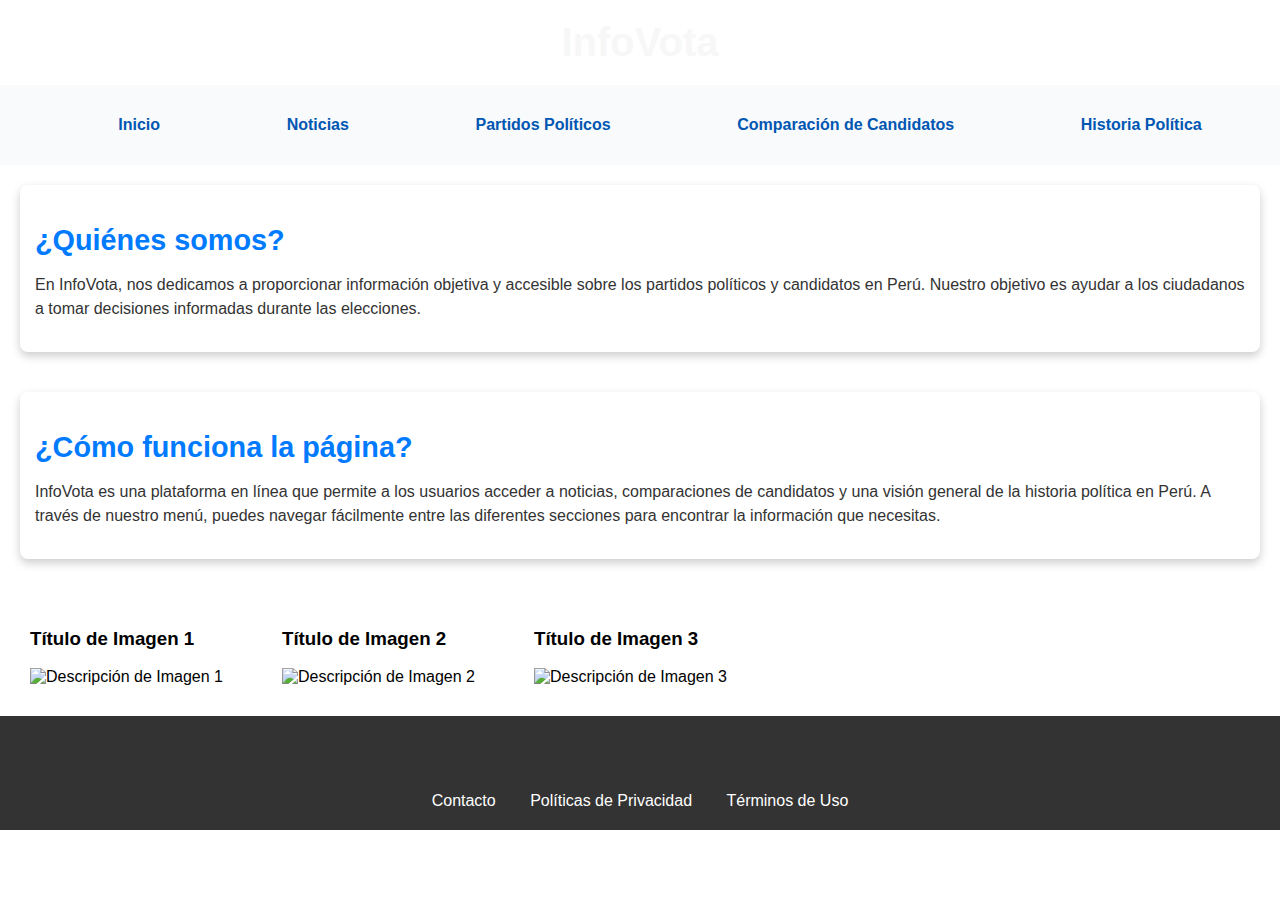
==== index.html @ 92247cd2 "Cambios Gnerales" ====
<!DOCTYPE html>
<html lang="es">
<head>
    <meta charset="UTF-8">
    <meta name="viewport" content="width=device-width, initial-scale=1.0">
    <link rel="stylesheet" href="styles.css">
    <title>InfoVota</title>
</head>
<body>
    <h1 class="title">InfoVota</h1>
    <nav class="navbar">
        <ul class="navbar-nav">
            <li class="nav-item"><a href="#inicio" class="nav-link">Inicio</a></li>
            <li class="nav-item"><a href="#noticias" class="nav-link">Noticias</a></li>
            <li class="nav-item"><a href="#partidos" class="nav-link">Partidos Políticos</a></li>
            <li class="nav-item"><a href="#comparacion" class="nav-link">Comparación de Candidatos</a></li>
            <li class="nav-item"><a href="#historia" class="nav-link">Historia Política</a></li>
        </ul>
    </nav>
    
    <main>
        <section id="quienes-somos" class="info-section">
            <div class="card">
                <h2>¿Quiénes somos?</h2>
                <p>En InfoVota, nos dedicamos a proporcionar información objetiva y accesible sobre los partidos políticos y candidatos en Perú. Nuestro objetivo es ayudar a los ciudadanos a tomar decisiones informadas durante las elecciones.</p>
            </div>
        </section>
    
        <section id="como-funciona" class="info-section">
            <div class="card">
                <h2>¿Cómo funciona la página?</h2>
                <p>InfoVota es una plataforma en línea que permite a los usuarios acceder a noticias, comparaciones de candidatos y una visión general de la historia política en Perú. A través de nuestro menú, puedes navegar fácilmente entre las diferentes secciones para encontrar la información que necesitas.</p>
            </div>
        </section>

        <section id="galeria" class="grid">
            <div class="grid-item">
                <h3>Título de Imagen 1</h3>
                <img src="imagen1.jpg" alt="Descripción de Imagen 1">
            </div>
            <div class="grid-item">
                <h3>Título de Imagen 2</h3>
                <img src="imagen2.jpg" alt="Descripción de Imagen 2">
            </div>
            <div class="grid-item">
                <h3>Título de Imagen 3</h3>
                <img src="imagen3.jpg" alt="Descripción de Imagen 3">
            </div>
            <!-- Más elementos de cuadrícula según sea necesario -->
        </section>
    </main>
    
    <footer class="footer">
        <div class="footer-content">
            <p>© 2024 InfoVota. Todos los derechos reservados.</p>
            <div class="footer-links">
                <a href="#contacto">Contacto</a>
                <a href="#politicas">Políticas de Privacidad</a>
                <a href="#terminos">Términos de Uso</a>
            </div>
        </div>
    </footer>
</body>
</html>
---- styles.css ----
body {
    margin: 0;
    font-family: Arial, sans-serif;
    background-image: url('https://webadminportal.ucv.edu.pe/uploads/images/noticias/2024/Per%C3%BA-conquista-el-mundo-1118.webp'); /* Cambia esta ruta a la ubicación de tu imagen */
    background-size: cover;
    background-position: center;
    background-repeat: no-repeat;
}

.title {
    text-align: center;
    font-size: 2.5rem;
    color: #f7f7f7;
    animation: fadeIn 2s;
    margin: 20px 0;
}

/* Definición de la animación */
@keyframes fadeIn {
    from {
        opacity: 0;
        transform: translateY(-20px);
    }
    to {
        opacity: 1;
        transform: translateY(0);
    }
}

.navbar {
    background-color: rgba(248, 249, 250, 0.8);
    padding: 15px;
}

.navbar-nav {
    list-style: none;
    display: flex;
    justify-content: space-around;
}

.nav-item {
    margin: 0;
}

.nav-link {
    text-decoration: none;
    color: #0056b3; /* Color del texto de las etiquetas */
    font-weight: bold;
}

.nav-link:hover {
    color: #003d80; /* Color al pasar el mouse sobre el enlace */
}

.footer {
    background-color: rgba(0, 0, 0, 0.8); /* Fondo negro con opacidad */
    color: #ffffff; /* Texto blanco */
    padding: 20px;
    text-align: center;
}

.footer-content {
    margin: 0;
}

.footer-links {
    margin-top: 10px;
}

.footer-links a {
    text-decoration: none;
    color: white; /* Color de los enlaces del footer */
    margin: 0 15px;
}

.footer-links a:hover {
    text-decoration: underline;
    color: #f5f5f5;
}

main {
    padding: 20px;
    background-color: rgba(255, 255, 255, 0.8); /* Fondo blanco con opacidad */
}

.info-section {
    margin-bottom: 40px;
}

.card {
    background-color: #ffffff; /* Fondo blanco para las tarjetas */
    border-radius: 8px; /* Bordes redondeados */
    padding: 15px; /* Espaciado interno */
    box-shadow: 0 4px 10px rgba(0, 0, 0, 0.2); /* Sombra para efecto de profundidad */
}

h2 {
    color: #007bff; /* Color de los títulos */
    font-size: 1.8rem; /* Tamaño de fuente para los títulos de las tarjetas */
    margin-bottom: 10px; /* Espaciado inferior del título */
}

p {
    font-size: 1rem;
    line-height: 1.5;
    color: #333333;
}

/* Estilos para la cuadrícula */
.grid {
    display: grid;
    grid-template-columns: repeat(auto-fill, minmax(200px, 1fr));
    gap: 20px; /* Espacio entre los elementos */
}

.grid-item {
    background-color: rgba(255, 255, 255, 0.9);
    padding: 10px;
    border-radius: 5px;
}
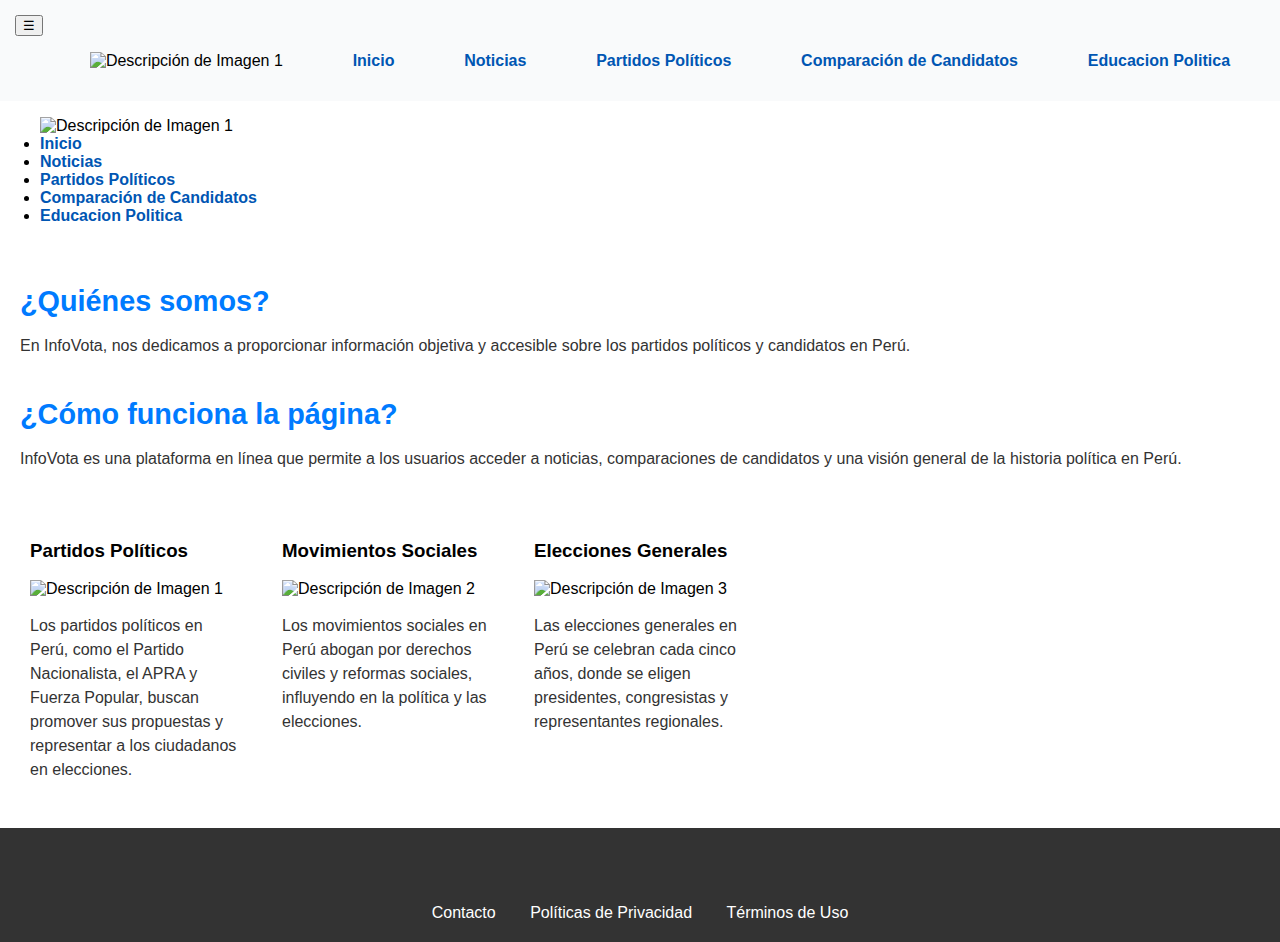
==== commit 2edb529d: "cambios" ====
--- a/index.html
+++ b/index.html
@@ -5,48 +5,73 @@
     <meta name="viewport" content="width=device-width, initial-scale=1.0">
     <link rel="stylesheet" href="styles.css">
     <title>InfoVota</title>
+    <link rel="icon" href="https://media.discordapp.net/attachments/1276352746169307172/1291998824214171668/file-oEtgtsc4flndM0e3lriK8c53.png?ex=6702232b&is=6700d1ab&hm=db0ea3d329c1441f342b12924bf2e09419b3dde2b430cf5fa4904e7d4728e539&=&format=webp&quality=lossless&width=614&height=614" type="image/x-icon">
 </head>
 <body>
-    <h1 class="title">InfoVota</h1>
-    <nav class="navbar">
+
+  
+
+    <div class="navbar">
+        <button class="menu-btn" onclick="toggleMenu()">&#9776;</button> <!-- Botón hamburguesa -->
         <ul class="navbar-nav">
-            <li class="nav-item"><a href="#inicio" class="nav-link">Inicio</a></li>
-            <li class="nav-item"><a href="#noticias" class="nav-link">Noticias</a></li>
-            <li class="nav-item"><a href="#partidos" class="nav-link">Partidos Políticos</a></li>
-            <li class="nav-item"><a href="#comparacion" class="nav-link">Comparación de Candidatos</a></li>
-            <li class="nav-item"><a href="#historia" class="nav-link">Historia Política</a></li>
+            <div class="navbar-logo">
+                <img src="https://media.discordapp.net/attachments/1276352746169307172/1291998824214171668/file-oEtgtsc4flndM0e3lriK8c53.png?ex=6702232b&is=6700d1ab&hm=db0ea3d329c1441f342b12924bf2e09419b3dde2b430cf5fa4904e7d4728e539&=&format=webp&quality=lossless&width=614&height=614" alt="Descripción de Imagen 1">
+            </div>
+            
+            <li class="nav-item"><a href="index.html" class="nav-link">Inicio</a></li>
+            <li class="nav-item"><a href="Noticias.html" class="nav-link">Noticias</a></li>
+            <li class="nav-item"><a href="Partidos.html" class="nav-link">Partidos Políticos</a></li>
+            <li class="nav-item"><a href="Comparacion.html" class="nav-link">Comparación de Candidatos</a></li>
+            <li class="nav-item"><a href="Historia.html" class="nav-link">Educacion Politica</a></li>
         </ul>
-    </nav>
+      </div>
     
+    <div id="mobile-menu" class="mobile-menu">
+        <ul>
+            <div class="navbar-logo">
+                <img src="https://media.discordapp.net/attachments/1276352746169307172/1291998445778763839/953040d6-fb6d-48d2-b7ea-68c9a775bbce.png?ex=670222d1&is=6700d151&hm=3be87f4724dc0eb29b50fdc6eae1256f8694a46ebf8fa50118e6e982c1cf39c8&=&format=webp&quality=lossless&width=614&height=614" alt="Descripción de Imagen 1"> <!-- Título o logo -->
+            </div>
+            <li ><a href="index.html" class="nav-link">Inicio</a></li>
+            <li ><a href="Noticias.html" class="nav-link">Noticias</a></li>
+            <li ><a href="Partidos.html" class="nav-link">Partidos Políticos</a></li>
+            <li ><a href="Comparacion.html" class="nav-link">Comparación de Candidatos</a></li>
+            <li ><a href="Historia.html" class="nav-link">Educacion Politica</a></li>
+          
+        </ul>
+    </div>
+
     <main>
-        <section id="quienes-somos" class="info-section">
-            <div class="card">
+        <section id="sobre" class="info-container">
+            <div class="info-section">
                 <h2>¿Quiénes somos?</h2>
-                <p>En InfoVota, nos dedicamos a proporcionar información objetiva y accesible sobre los partidos políticos y candidatos en Perú. Nuestro objetivo es ayudar a los ciudadanos a tomar decisiones informadas durante las elecciones.</p>
+                <p>En InfoVota, nos dedicamos a proporcionar información objetiva y accesible sobre los partidos políticos y candidatos en Perú.</p>
+            </div>
+        
+            <div class="info-section">
+                <h2>¿Cómo funciona la página?</h2>
+                <p>InfoVota es una plataforma en línea que permite a los usuarios acceder a noticias, comparaciones de candidatos y una visión general de la historia política en Perú.</p>
             </div>
         </section>
-    
-        <section id="como-funciona" class="info-section">
-            <div class="card">
-                <h2>¿Cómo funciona la página?</h2>
-                <p>InfoVota es una plataforma en línea que permite a los usuarios acceder a noticias, comparaciones de candidatos y una visión general de la historia política en Perú. A través de nuestro menú, puedes navegar fácilmente entre las diferentes secciones para encontrar la información que necesitas.</p>
-            </div>
-        </section>
-
+        
         <section id="galeria" class="grid">
             <div class="grid-item">
-                <h3>Título de Imagen 1</h3>
-                <img src="imagen1.jpg" alt="Descripción de Imagen 1">
+                <h3>Partidos Políticos</h3>
+                <img src="https://studentsforliberty.org/wp-content/uploads/2020/02/NFS-Blog-Image-12-1.jpg" alt="Descripción de Imagen 1">
+                <p class="info-text">Los partidos políticos en Perú, como el Partido Nacionalista, el APRA y Fuerza Popular, buscan promover sus propuestas y representar a los ciudadanos en elecciones.</p>
             </div>
+            
             <div class="grid-item">
-                <h3>Título de Imagen 2</h3>
-                <img src="imagen2.jpg" alt="Descripción de Imagen 2">
+                <h3>Movimientos Sociales</h3>
+                <img src="https://concepto.de/wp-content/uploads/2023/01/movimientos-sociales.jpg" alt="Descripción de Imagen 2">
+                <p class="info-text">Los movimientos sociales en Perú abogan por derechos civiles y reformas sociales, influyendo en la política y las elecciones.</p>
             </div>
+            
             <div class="grid-item">
-                <h3>Título de Imagen 3</h3>
-                <img src="imagen3.jpg" alt="Descripción de Imagen 3">
+                <h3>Elecciones Generales</h3>
+                <img src="https://www.udep.edu.pe/hoy/wp-content/uploads/sites/49/2020/09/Elecciones-Generales.jpg" alt="Descripción de Imagen 3">
+                <p class="info-text">Las elecciones generales en Perú se celebran cada cinco años, donde se eligen presidentes, congresistas y representantes regionales.</p>
             </div>
-            <!-- Más elementos de cuadrícula según sea necesario -->
+            
         </section>
     </main>
     
@@ -60,5 +85,18 @@
             </div>
         </div>
     </footer>
+
+
+
+    <script>
+        function toggleMenu() {
+          var menu = document.getElementById("mobile-menu");
+          if (menu.style.display === "block") {
+            menu.style.display = "none";
+          } else {
+            menu.style.display = "block";
+          }
+        }
+    </script>
 </body>
 </html>
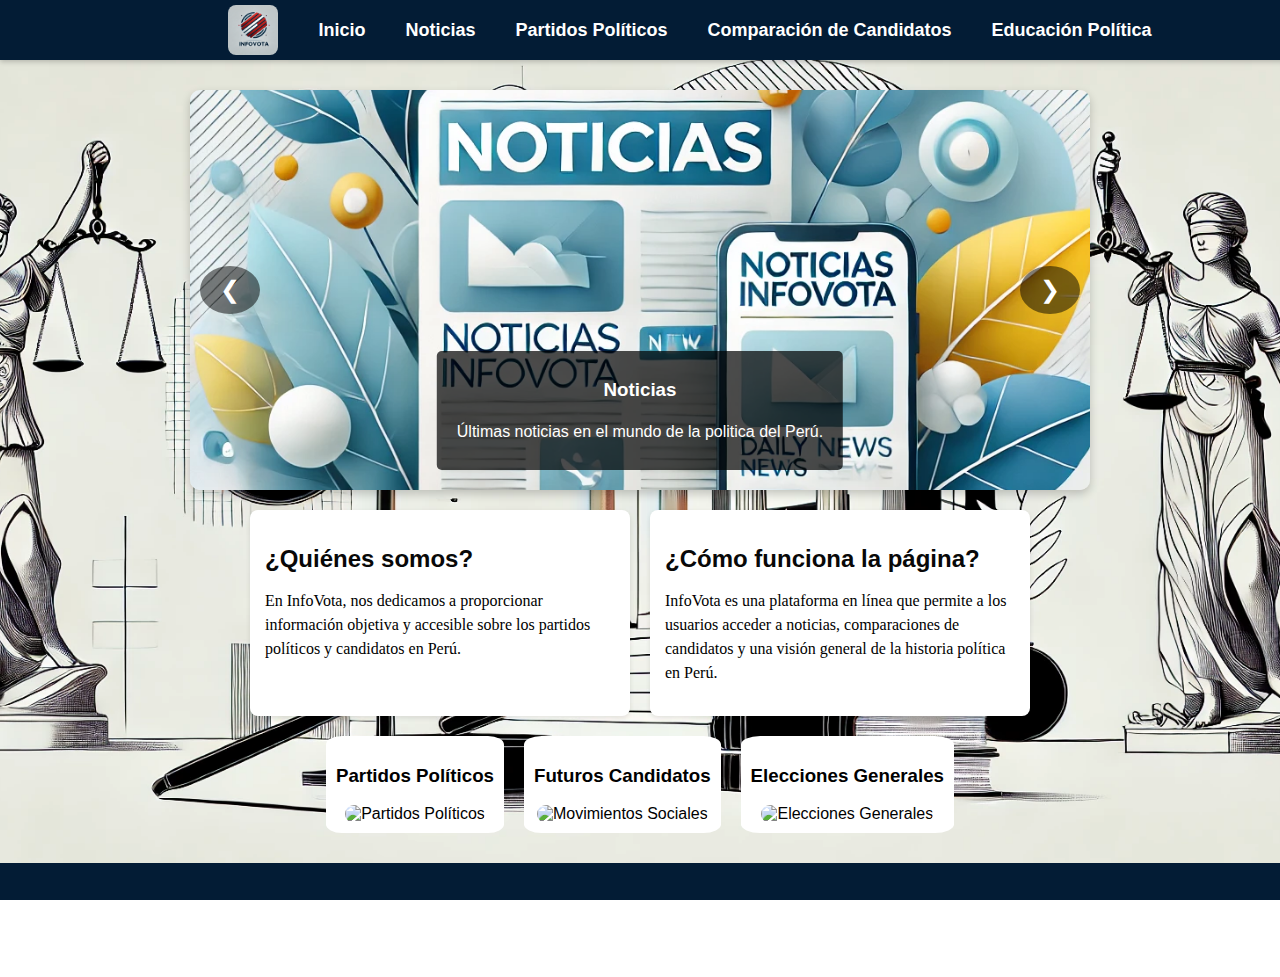
==== commit dfb10020: "Proyecto InfoVota" ====
--- a/index.html
+++ b/index.html
@@ -3,81 +3,115 @@
 <head>
     <meta charset="UTF-8">
     <meta name="viewport" content="width=device-width, initial-scale=1.0">
-    <link rel="stylesheet" href="styles.css">
+    <link rel="stylesheet" href="./styles.css">
     <title>InfoVota</title>
-    <link rel="icon" href="https://media.discordapp.net/attachments/1276352746169307172/1291998824214171668/file-oEtgtsc4flndM0e3lriK8c53.png?ex=6702232b&is=6700d1ab&hm=db0ea3d329c1441f342b12924bf2e09419b3dde2b430cf5fa4904e7d4728e539&=&format=webp&quality=lossless&width=614&height=614" type="image/x-icon">
+    <link rel="icon" href="./imagenes/Logo.webp" type="image/x-icon">
 </head>
 <body>
-
-  
-
+    <!-- Navbar -->
     <div class="navbar">
-        <button class="menu-btn" onclick="toggleMenu()">&#9776;</button> <!-- Botón hamburguesa -->
+        <button class="menu-btn" onclick="toggleMenu()">&#9776;</button>
         <ul class="navbar-nav">
             <div class="navbar-logo">
-                <img src="https://media.discordapp.net/attachments/1276352746169307172/1291998824214171668/file-oEtgtsc4flndM0e3lriK8c53.png?ex=6702232b&is=6700d1ab&hm=db0ea3d329c1441f342b12924bf2e09419b3dde2b430cf5fa4904e7d4728e539&=&format=webp&quality=lossless&width=614&height=614" alt="Descripción de Imagen 1">
+                <img src="./imagenes/Logo.webp" alt="Logo InfoVota">
             </div>
-            
             <li class="nav-item"><a href="index.html" class="nav-link">Inicio</a></li>
             <li class="nav-item"><a href="Noticias.html" class="nav-link">Noticias</a></li>
             <li class="nav-item"><a href="Partidos.html" class="nav-link">Partidos Políticos</a></li>
             <li class="nav-item"><a href="Comparacion.html" class="nav-link">Comparación de Candidatos</a></li>
-            <li class="nav-item"><a href="Historia.html" class="nav-link">Educacion Politica</a></li>
+            <li class="nav-item"><a href="Historia.html" class="nav-link">Educación Política</a></li>
         </ul>
-      </div>
-    
+    </div>
+
+    <!-- Menú móvil -->
     <div id="mobile-menu" class="mobile-menu">
         <ul>
             <div class="navbar-logo">
-                <img src="https://media.discordapp.net/attachments/1276352746169307172/1291998445778763839/953040d6-fb6d-48d2-b7ea-68c9a775bbce.png?ex=670222d1&is=6700d151&hm=3be87f4724dc0eb29b50fdc6eae1256f8694a46ebf8fa50118e6e982c1cf39c8&=&format=webp&quality=lossless&width=614&height=614" alt="Descripción de Imagen 1"> <!-- Título o logo -->
+                <img src="./imagenes/Logo.webp" alt="Logo InfoVota">
             </div>
-            <li ><a href="index.html" class="nav-link">Inicio</a></li>
-            <li ><a href="Noticias.html" class="nav-link">Noticias</a></li>
-            <li ><a href="Partidos.html" class="nav-link">Partidos Políticos</a></li>
-            <li ><a href="Comparacion.html" class="nav-link">Comparación de Candidatos</a></li>
-            <li ><a href="Historia.html" class="nav-link">Educacion Politica</a></li>
-          
+            <li><a href="index.html" class="nav-link">Inicio</a></li>
+            <li><a href="Noticias.html" class="nav-link">Noticias</a></li>
+            <li><a href="Partidos.html" class="nav-link">Partidos Políticos</a></li>
+            <li><a href="Comparacion.html" class="nav-link">Comparación de Candidatos</a></li>
+            <li><a href="Historia.html" class="nav-link">Educación Política</a></li>
         </ul>
     </div>
 
+    <!-- Contenido Principal -->
     <main>
+        <section class="carousel">
+            <div class="carousel-container">
+                <div class="carousel-item">
+                    <a href="Noticias.html">
+                        <img src="./imagenes/Noticias.webp" alt="Noticias">
+                    </a>
+                    <div class="carousel-caption">
+                        <h3>Noticias</h3>
+                        <p class="footer-text">Últimas noticias en el mundo de la politica del Perú.</p>
+                    </div>
+                </div>
+                <div class="carousel-item">
+                    <a href="Partidos.html">
+                        <img src="./imagenes/partidos.jpg" alt="Partidos Políticos">
+                    </a>
+                    <div class="carousel-caption">
+                        <h3>Partidos Políticos</h3>
+                        <p class="footer-text">Conoce los partidos políticos de Perú.</p>
+                    </div>
+                </div>
+                <div class="carousel-item">
+                    <a href="Comparacion.html">
+                        <img src="./imagenes/candidatos.webp" alt="Comparación de Candidatos">
+                    </a>
+                    <div class="carousel-caption">
+                        <h3>Comparación de Candidatos</h3>
+                        <p class="footer-text">Compara las propuestas de los candidatos.</p>
+                    </div>
+                </div>
+            </div>
+            <button class="carousel-btn prev" onclick="moveCarousel(-1)">&#10094;</button>
+            <button class="carousel-btn next" onclick="moveCarousel(1)">&#10095;</button>
+            <div class="carousel-indicators">
+                <span class="indicator" onclick="goToSlide(0)"></span>
+                <span class="indicator" onclick="goToSlide(1)"></span>
+                <span class="indicator" onclick="goToSlide(2)"></span>
+            </div>
+        </section>
+
         <section id="sobre" class="info-container">
             <div class="info-section">
                 <h2>¿Quiénes somos?</h2>
-                <p>En InfoVota, nos dedicamos a proporcionar información objetiva y accesible sobre los partidos políticos y candidatos en Perú.</p>
+                <p class="texto-extra">En InfoVota, nos dedicamos a proporcionar información objetiva y accesible sobre los partidos políticos y candidatos en Perú.</p>
             </div>
-        
             <div class="info-section">
                 <h2>¿Cómo funciona la página?</h2>
-                <p>InfoVota es una plataforma en línea que permite a los usuarios acceder a noticias, comparaciones de candidatos y una visión general de la historia política en Perú.</p>
+                <p class="texto-extra">InfoVota es una plataforma en línea que permite a los usuarios acceder a noticias, comparaciones de candidatos y una visión general de la historia política en Perú.</p>
             </div>
         </section>
-        
+
         <section id="galeria" class="grid">
             <div class="grid-item">
                 <h3>Partidos Políticos</h3>
-                <img src="https://studentsforliberty.org/wp-content/uploads/2020/02/NFS-Blog-Image-12-1.jpg" alt="Descripción de Imagen 1">
+                <img src="https://studentsforliberty.org/wp-content/uploads/2020/02/NFS-Blog-Image-12-1.jpg" alt="Partidos Políticos">
                 <p class="info-text">Los partidos políticos en Perú, como el Partido Nacionalista, el APRA y Fuerza Popular, buscan promover sus propuestas y representar a los ciudadanos en elecciones.</p>
             </div>
-            
             <div class="grid-item">
-                <h3>Movimientos Sociales</h3>
-                <img src="https://concepto.de/wp-content/uploads/2023/01/movimientos-sociales.jpg" alt="Descripción de Imagen 2">
+                <h3>Futuros Candidatos</h3>
+                <img src="https://concepto.de/wp-content/uploads/2023/01/movimientos-sociales.jpg" alt="Movimientos Sociales">
                 <p class="info-text">Los movimientos sociales en Perú abogan por derechos civiles y reformas sociales, influyendo en la política y las elecciones.</p>
             </div>
-            
             <div class="grid-item">
                 <h3>Elecciones Generales</h3>
-                <img src="https://www.udep.edu.pe/hoy/wp-content/uploads/sites/49/2020/09/Elecciones-Generales.jpg" alt="Descripción de Imagen 3">
+                <img src="https://www.udep.edu.pe/hoy/wp-content/uploads/sites/49/2020/09/Elecciones-Generales.jpg" alt="Elecciones Generales">
                 <p class="info-text">Las elecciones generales en Perú se celebran cada cinco años, donde se eligen presidentes, congresistas y representantes regionales.</p>
             </div>
-            
         </section>
     </main>
-    
+
+    <!-- Footer -->
     <footer class="footer">
         <div class="footer-content">
-            <p>© 2024 InfoVota. Todos los derechos reservados.</p>
+            <p class="footer-text">© 2024 InfoVota. Todos los derechos reservados.</p>
             <div class="footer-links">
                 <a href="#contacto">Contacto</a>
                 <a href="#politicas">Políticas de Privacidad</a>
@@ -86,17 +120,15 @@
         </div>
     </footer>
 
-
-
-    <script>
+    <!-- Scripts -->
+     <script src="carrusel.js"></script>
+     <script src="menu-movil.js"></script>
+     <script>
         function toggleMenu() {
-          var menu = document.getElementById("mobile-menu");
-          if (menu.style.display === "block") {
-            menu.style.display = "none";
-          } else {
-            menu.style.display = "block";
-          }
+            const menu = document.getElementById("mobile-menu");
+            menu.style.display = menu.style.display === "block" ? "none" : "block";
         }
     </script>
 </body>
 </html>
+
--- a/styles.css
+++ b/styles.css
@@ -1,21 +1,43 @@
+html, body {
+    margin: 0; /* Elimina márgenes por defecto */
+    padding: 0; /* Elimina padding por defecto */
+    height: 100%; /* Asegura que tanto el html como el body ocupen el 100% de la altura de la ventana */
+    width: 100%; /* Asegura que tanto el html como el body ocupen el 100% del ancho de la ventana */
+    overflow-x: hidden; /* Evita scroll horizontal */
+}
+
 body {
-    margin: 0;
-    font-family: Arial, sans-serif;
-    background-image: url('https://webadminportal.ucv.edu.pe/uploads/images/noticias/2024/Per%C3%BA-conquista-el-mundo-1118.webp'); /* Cambia esta ruta a la ubicación de tu imagen */
-    background-size: cover;
-    background-position: center;
-    background-repeat: no-repeat;
+    display: flex; /* Usa flexbox para la distribución */
+    flex-direction: column; /* Apila los elementos en columna */
+    font-family: Arial, sans-serif; /* Fuente general */
+    background-image: url('./imagenes/fondo.png'); /* Ruta de la imagen de fondo */
+    background-size: cover; /* Asegura que la imagen cubra todo el fondo */
+    background-position: center center; /* Centra la imagen */
+    background-repeat: no-repeat; /* Evita que la imagen se repita */
+    background-attachment: fixed; /* Asegura que el fondo quede fijo al hacer scroll */
+}
+main {
+    flex: 1; /* Permite que el main ocupe todo el espacio restante */
+    padding: 10px;
+    background-color: transparent; /* Asegúrate de que el fondo sea transparente */
+}
+
+.footer {
+    flex: 0 0 auto; /* Esto asegura que el footer ocupe el espacio necesario */
+    background-color: #031c35;
+    color: #ffffff;
+    padding: 20px;
+    text-align: center;
 }
 
 .title {
     text-align: center;
-    font-size: 2.5rem;
-    color: #f7f7f7;
+    font-size: 40px;
+    color: #080808;
     animation: fadeIn 2s;
     margin: 20px 0;
 }
 
-/* Definición de la animación */
 @keyframes fadeIn {
     from {
         opacity: 0;
@@ -28,35 +50,40 @@
 }
 
 .navbar {
-    background-color: rgba(248, 249, 250, 0.8);
-    padding: 15px;
+    background-color: #031c35; /* Fondo gris azulado claro */
+    padding: 5px 40px; /* Espaciado superior/inferior de 5px y lateral de 40px */
+    position: relative;
+    margin: 0 auto; /* Centra el navbar horizontalmente */
+    width: 100%; /* Ajusta el ancho al contenido */
+    box-shadow: 0 2px 5px rgba(0, 0, 0, 0.2); /* Sombra */
+    display: flex; /* Flexbox para centrar contenido */
+    justify-content: center; /* Centra los elementos horizontalmente */
+    align-items: center;
+    height: auto; /* Centra los elementos verticalmente */
 }
 
 .navbar-nav {
     list-style: none;
     display: flex;
-    justify-content: space-around;
+    justify-content: center;
+    align-items: center; /* Alinea verticalmente los links */
+    margin: 0;
+    padding: 10;
 }
 
 .nav-item {
-    margin: 0;
+    margin: 0 20px; /* Espacio entre cada enlace */
 }
 
 .nav-link {
     text-decoration: none;
-    color: #0056b3; /* Color del texto de las etiquetas */
+    color: #ffffff;
     font-weight: bold;
+    font-size: 18px;
 }
 
 .nav-link:hover {
-    color: #003d80; /* Color al pasar el mouse sobre el enlace */
-}
-
-.footer {
-    background-color: rgba(0, 0, 0, 0.8); /* Fondo negro con opacidad */
-    color: #ffffff; /* Texto blanco */
-    padding: 20px;
-    text-align: center;
+    color: #db0f0f; /* Color del texto al hacer hover */
 }
 
 .footer-content {
@@ -69,52 +96,509 @@
 
 .footer-links a {
     text-decoration: none;
-    color: white; /* Color de los enlaces del footer */
+    color: #ffffff;
     margin: 0 15px;
 }
 
 .footer-links a:hover {
     text-decoration: underline;
-    color: #f5f5f5;
+    color: #ea220c;
 }
 
 main {
-    padding: 20px;
-    background-color: rgba(255, 255, 255, 0.8); /* Fondo blanco con opacidad */
+    padding: 10px;
+    background-color: transparent;
+}
+
+/* Espaciado entre secciones */
+.info-container {
+    display: flex;
+    justify-content: space-between;
+    margin: 20px auto;
+    max-width: 800px;
 }
 
 .info-section {
-    margin-bottom: 40px;
+    flex: 1;
+    margin: 0 10px;
+    background-color: white;
+    border-radius: 8px;
+    padding: 15px;
+    box-shadow: 0 2px 5px rgba(0, 0, 0, 0.1);
 }
 
 .card {
-    background-color: #ffffff; /* Fondo blanco para las tarjetas */
-    border-radius: 8px; /* Bordes redondeados */
-    padding: 15px; /* Espaciado interno */
-    box-shadow: 0 4px 10px rgba(0, 0, 0, 0.2); /* Sombra para efecto de profundidad */
+    background-color: none;
+    border-radius: 8px;
+    padding: 15px;
 }
 
 h2 {
-    color: #007bff; /* Color de los títulos */
-    font-size: 1.8rem; /* Tamaño de fuente para los títulos de las tarjetas */
-    margin-bottom: 10px; /* Espaciado inferior del título */
+    color: #080808;
+    font-size: 1.5rem;
+    margin-bottom: 10px;
 }
 
 p {
     font-size: 1rem;
     line-height: 1.5;
-    color: #333333;
+    color: #080808;
 }
 
 /* Estilos para la cuadrícula */
 .grid {
     display: grid;
     grid-template-columns: repeat(auto-fill, minmax(200px, 1fr));
-    gap: 20px; /* Espacio entre los elementos */
+    gap: 20px; /* Espacio entre las imágenes */
+    justify-items: center; /* Alinea las imágenes horizontalmente al centro */
+    align-items: center; /* Alinea las imágenes verticalmente al centro */
 }
 
 .grid-item {
-    background-color: rgba(255, 255, 255, 0.9);
+    background-color: none;
     padding: 10px;
     border-radius: 5px;
-}
+    text-align: center;
+}
+
+.grid-item img {
+    width: 300px; /* Establece la anchura deseada */
+    height: 300px; /* Establece la altura deseada */
+    object-fit: cover;
+    border-radius: 40px;
+}
+
+#galeria {
+    display: flex;
+    justify-content: center;
+    margin: 20px auto;
+    max-width: 800px;
+}
+
+@media (max-width: 768px) {
+    .grid-item img {
+        width: 80%; /* Ajusta el ancho a 80% del contenedor en pantallas pequeñas */
+        height: auto; /* Mantiene la relación de aspecto */
+    }
+}
+
+/* Botón hamburguesa */
+.mobile-menu {
+    display: none;
+}
+
+.menu-btn {
+    font-size: 30px;
+    color: #ffffff;
+    background: none;
+    border: none;
+    cursor: pointer;
+    display: none;
+}
+
+@media (max-width: 768px) {
+    .navbar-nav {
+        display: none;
+    }
+
+    .menu-btn {
+        display: block;
+    }
+
+    .mobile-menu {
+        display: none;
+        background-color: rgba(0, 0, 0, 0.8);
+        padding: 10px;
+        position: absolute;
+        left: 0;
+        top: 50px;
+        width: 200px;
+        border-radius: 5px;
+        box-shadow: 0 2px 10px rgba(0, 0, 0, 0.5);
+        z-index: 1000;
+    }
+
+    .mobile-menu ul {
+        list-style: none;
+        padding: 0;
+        margin: 0;
+    }
+
+    .mobile-menu li {
+        margin: 10px 0;
+    }
+
+    .mobile-menu .nav-link {
+        color: #ffffff;
+        font-size: 20px;
+        display: block;
+        padding: 10px;
+        text-decoration: none;
+    }
+
+    .mobile-menu .nav-link:hover {
+        color: #080808;
+        background-color: rgba(255, 255, 255, 0.2);
+    }
+}
+
+.grid-item {
+    position: relative;
+    background-color: white;
+    border-radius: 9%;
+    transition: transform 0.3s ease;
+    z-index: 1;
+}
+
+.texto-extra{
+    font-family: 'Segoe UI', Tahoma, Geneva, Verdana, sans-serifs;
+    color: #000000;
+}
+
+.info-text {
+    font-family: 'Segoe UI', Tahoma, Geneva, Verdana, sans-serifs;
+    display: none;
+    opacity: 0;
+    position: absolute;
+    top: 0;
+    left: 0;
+    background-color: rgba(0, 0, 0, 0.8);
+    padding: 10px;
+    border-radius: 5px;
+    box-shadow: 0 4px 8px rgba(0, 0, 0, 0.2);
+    width: 100%;
+    color: #ffffff;
+    backdrop-filter: blur(5px);
+    z-index: 2;
+}
+
+.grid-item:hover {
+    transform: scale(1.05);
+}
+
+.grid-item:hover .info-text {
+    display: block;
+    opacity: 1;
+    transition: opacity 0.3s;
+}
+
+.navbar-logo {
+    display: flex;
+    align-items: center;
+    margin-right: 20px;
+}
+
+.navbar-logo img {
+    width: 50px;
+    height: auto;
+    max-height: 60px;
+    border-radius: 8px;
+    object-fit: contain;
+}
+
+
+/* Carrusel */
+.carousel {
+    position: relative;
+    max-width: 900px; /* Limitar ancho */
+    max-height: 400px; /* Limitar altura */
+    margin: 20px auto; /* Centrar el carrusel */
+    overflow: hidden; /* Esconde el contenido fuera del contenedor */
+    border-radius: 10px; /* Esquinas redondeadas */
+    box-shadow: 0 4px 10px rgba(0, 0, 0, 0.2); /* Sombra */
+}
+
+.carousel-container {
+    display: flex;
+    transition: transform 0.5s ease-in-out;
+}
+
+.carousel-item {
+    min-width: 100%;
+    height: 400px; /* Ajustar a la altura máxima del carrusel */
+    position: relative;
+    text-align: center;
+    overflow: hidden; /* Esconde contenido adicional de las imágenes */
+}
+
+.carousel-item img {
+    width: 100%; /* La imagen ocupa todo el ancho del carrusel */
+    height: 100%; /* La imagen ocupa toda la altura del carrusel */
+    object-fit: cover; /* Recorta la imagen si es necesario para llenar el espacio */
+}
+
+.carousel-caption {
+    position: absolute;
+    bottom: 20px;
+    left: 50%;
+    transform: translateX(-50%);
+    background: rgba(0, 0, 0, 0.7);
+    color: #fff;
+    padding: 10px 20px;
+    border-radius: 5px;
+}
+
+/* Botones de navegación */
+.carousel-btn {
+    position: absolute;
+    top: 50%;
+    transform: translateY(-50%);
+    background: rgba(0, 0, 0, 0.5);
+    color: #fff;
+    border: none;
+    padding: 10px 20px;
+    cursor: pointer;
+    border-radius: 50%;
+    font-size: 24px;
+    z-index: 10;
+}
+
+.carousel-btn:hover {
+    background: rgba(0, 0, 0, 0.8);
+}
+
+.carousel-btn.prev {
+    left: 10px;
+}
+
+.carousel-btn.next {
+    right: 10px;
+}
+
+/* Indicadores */
+.carousel-indicators {
+    text-align: center;
+    margin-top: 10px;
+}
+
+.indicator {
+    display: inline-block;
+    width: 12px;
+    height: 12px;
+    margin: 0 5px;
+    background: #d3d3d3;
+    border-radius: 50%;
+    cursor: pointer;
+    transition: background 0.3s ease;
+}
+
+.indicator.active {
+    background: #f0a500;
+}
+
+.footer-text{
+    color: white;
+}
+
+.read-more {
+    background-color: white; /* Fondo blanco por defecto */
+    color: #db0f0f; /* Texto rojo por defecto */
+    box-shadow: 0 4px 10px rgba(0, 0, 0, 0.2);
+    padding: 10px 20px; /* Espaciado interno para que parezca un botón */
+    margin-top: 5px; /* Separación superior */
+    font-size: 16px; /* Tamaño del texto */
+    font-weight: bold; /* Texto en negrita */
+    text-align: center; /* Centrar el texto */
+    cursor: pointer; /* Mostrar el cursor de mano */
+    border: none; /* Elimina el borde azul en algunos navegadores */
+    border-radius: 5px; /* Esquinas redondeadas */
+    transition: all 0.3s ease; /* Transición suave para el hover */
+    outline: none; /* Elimina el contorno azul al hacer clic */
+}
+
+.read-more:hover {
+    background-color: #db0f0f; /* Fondo rojo al hacer hover */
+    color: white; /* Texto blanco al hacer hover */
+    box-shadow: 0 6px 12px rgba(0, 0, 0, 0.3); /* Aumenta la sombra al hacer hover */
+    text-decoration: none; /* Asegura que no haya subrayado */
+}
+
+@media (max-width: 1024px) {
+    /* Ajustar Navbar */
+    .navbar {
+        padding: 5px 20px;
+    }
+
+    .nav-item {
+        margin: 0 10px;
+    }
+
+    .nav-link {
+        font-size: 16px;
+    }
+
+    /* Ajustar Carrusel */
+    .carousel {
+        max-width: 100%; /* Ocupa el ancho total */
+        max-height: 300px; /* Reduce la altura */
+    }
+
+    .carousel-item {
+        height: 300px;
+    }
+
+    /* Ajustar Secciones */
+    .info-container {
+        flex-direction: column; /* Cambiar a diseño en columna */
+        align-items: center;
+    }
+
+    .info-section {
+        width: 100%;
+        margin-bottom: 20px; /* Espaciado entre secciones */
+        text-align: center; /* Centrar texto */
+    }
+
+    /* Ajustar Cuadrícula */
+    .grid {
+        grid-template-columns: 1fr; /* Una sola columna */
+        gap: 10px; /* Reducir el espacio entre elementos */
+    }
+
+    .grid-item img {
+        width: 90%; /* Reducir el ancho de las imágenes */
+        height: auto; /* Mantener proporción */
+    }
+}
+
+@media (max-width: 768px) {
+    /* Ajustar Navbar para móviles */
+    .navbar {
+        justify-content: space-between; /* Espacio entre logo y menú */
+    }
+
+    .navbar-logo img {
+        width: 40px; /* Reducir tamaño del logo */
+    }
+
+    .menu-btn {
+        display: block; /* Mostrar botón del menú móvil */
+    }
+
+    .navbar-nav {
+        display: none; /* Ocultar el menú principal */
+    }
+
+    /* Ajustar Menú Móvil */
+    .mobile-menu {
+        width: 100%; /* Ocupa todo el ancho */
+        height: 100vh; /* Ocupa toda la altura */
+        padding: 20px;
+    }
+
+    .mobile-menu .nav-link {
+        font-size: 18px; /* Ajustar tamaño del texto */
+        text-align: center;
+    }
+
+    /* Ajustar Carrusel */
+    .carousel {
+        max-height: 200px; /* Reducir altura */
+    }
+
+    .carousel-item {
+        height: 200px;
+    }
+
+    /* Ajustar Secciones */
+    .info-container {
+        padding: 0 10px;
+    }
+
+    .info-section {
+        text-align: center;
+        padding: 10px;
+    }
+
+    /* Ajustar Cuadrícula */
+    .grid-item img {
+        width: 100%;
+    }
+}
+
+@media (max-width: 480px) {
+    /* Ajustar Navbar */
+    .navbar {
+        flex-direction: column; /* Cambiar a diseño en columna */
+        align-items: center;
+    }
+
+    .menu-btn {
+        margin-bottom: 10px; /* Espaciado del botón */
+    }
+
+    /* Ajustar Carrusel */
+    .carousel {
+        max-height: 150px; /* Reducir altura */
+    }
+
+    .carousel-item {
+        height: 150px;
+    }
+
+    /* Ajustar Botones */
+    .read-more {
+        font-size: 14px; /* Reducir tamaño del texto */
+        padding: 8px 16px; /* Reducir padding */
+    }
+
+    /* Ajustar Footer */
+    .footer {
+        font-size: 12px; /* Reducir tamaño de fuente */
+    }
+
+    .footer-links a {
+        font-size: 12px;
+        margin: 0 5px;
+    }
+}
+
+.articulo-1 {
+    background-color: #ffffff;
+    border-radius: 30px;
+    text-decoration: none;
+    padding: 20px; /* Aumenta el espacio interno */
+    margin: 20px; /* Aumenta el espacio externo */
+    box-shadow: 0 4px 10px rgba(0, 0, 0, 0.1); /* (Opcional) Añade una sombra para resaltar */
+}
+
+.articulo-2 {
+    background-color: #ffffff;
+    text-align: center;
+    border-radius: 30px;
+    padding: 20px; /* Aumenta el espacio interno */
+    margin: 20px; /* Aumenta el espacio externo */
+    box-shadow: 0 4px 10px rgba(0, 0, 0, 0.1); /* (Opcional) Añade una sombra para resaltar */
+}
+
+.button-container {
+    display: flex;
+    justify-content: center;
+    gap: 15px; /* Espacio entre botones */
+    margin: 20px 0; /* Espaciado arriba y abajo */
+}
+
+.btn-navegacion {
+    background-color: #2980b9; /* Fondo azul */
+    color: #fff; /* Texto blanco */
+    border: none; /* Sin borde */
+    border-radius: 5px; /* Bordes redondeados */
+    padding: 10px 20px; /* Espaciado interno */
+    font-size: 16px; /* Tamaño de texto */
+    font-weight: bold; /* Texto en negrita */
+    text-align: center; /* Centrar texto */
+    cursor: pointer; /* Cursor de mano */
+    transition: background-color 0.3s ease; /* Transición suave */
+    display: inline-block; /* Comportamiento de botón */
+}
+
+.btn-navegacion:hover {
+    background-color: #1a5781; /* Fondo más oscuro al pasar el ratón */
+}
+
+.btnlink {
+    text-decoration: none; /* Sin subrayado */
+    color: inherit; /* Hereda el color del botón */
+    display: block; /* Asegura que ocupe todo el botón */
+}
+
